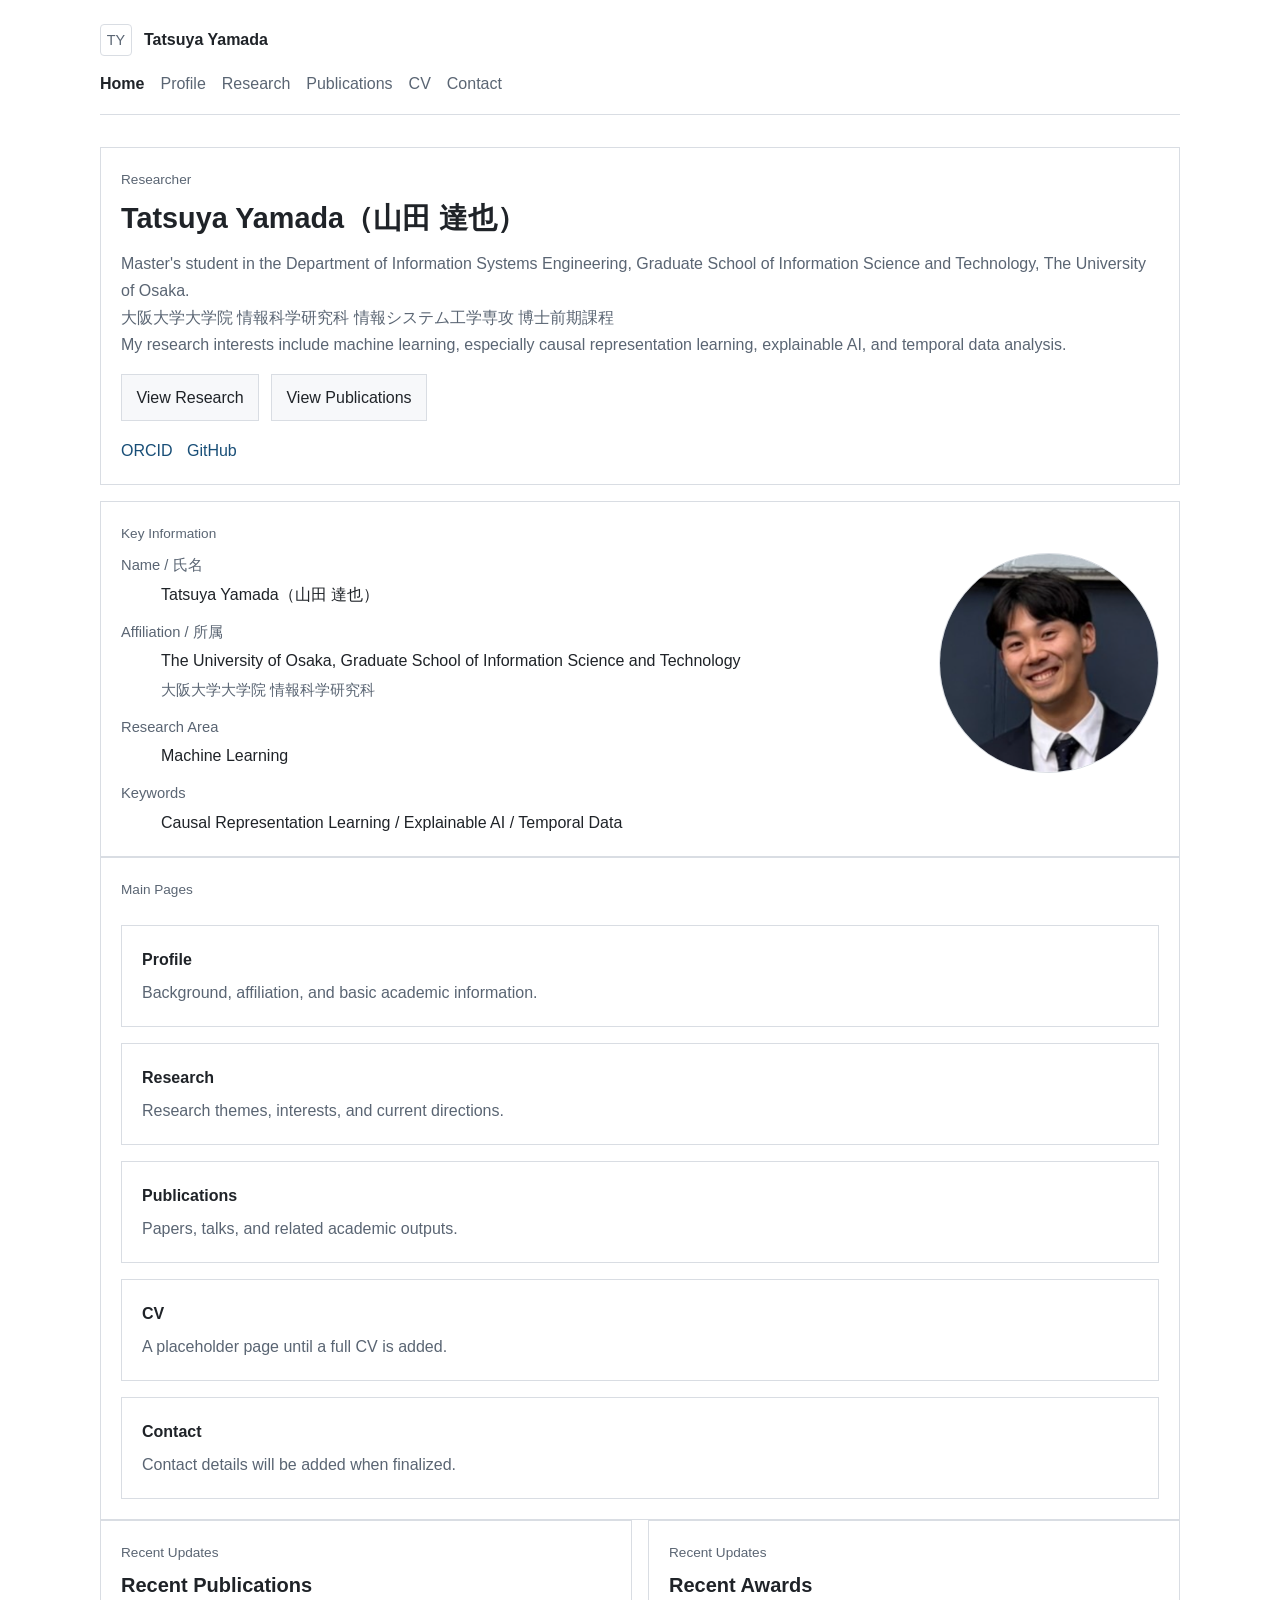
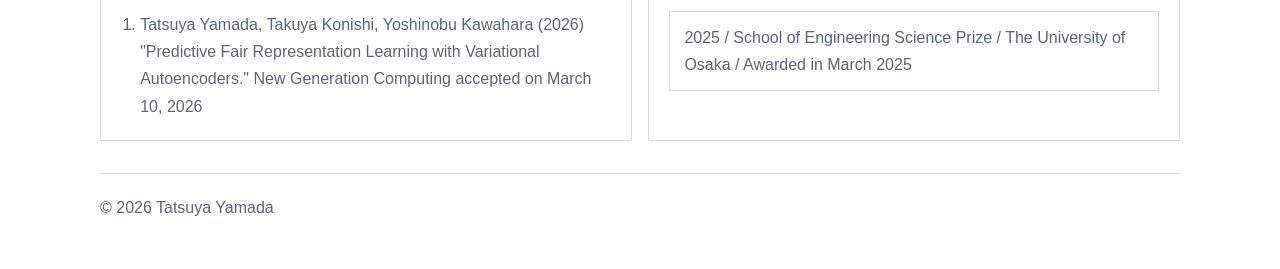
==== index.html @ e43cc840 "Initial researcher website" ====
<!DOCTYPE html>
<html lang="en">
  <head>
    <meta charset="UTF-8" />
    <meta name="viewport" content="width=device-width, initial-scale=1.0" />
    <title>Tatsuya Yamada</title>
    <meta
      name="description"
      content="Personal academic website of Tatsuya Yamada, with research interests, publications, and profile."
    />
    <link rel="stylesheet" href="/styles.css" />
    <script src="/script.js" defer></script>
  </head>
  <body data-page="home">
    <div class="site-shell">
      <header class="site-header">
        <a class="brand" href="/">
          <span class="brand-mark">TY</span>
          <span class="brand-text">
            <strong>Tatsuya Yamada</strong>
          </span>
        </a>
        <button
          class="nav-toggle"
          type="button"
          aria-expanded="false"
          aria-controls="site-nav"
        >
          Menu
        </button>
        <nav class="site-nav" id="site-nav" aria-label="Primary navigation">
          <a href="/">Home</a>
          <a href="/profile/">Profile</a>
          <a href="/research/">Research</a>
          <a href="/publications/">Publications</a>
          <a href="/cv/">CV</a>
          <a href="/contact/">Contact</a>
        </nav>
      </header>

      <main>
        <!-- Fixed content: name, affiliation, photo, and short summary. Update only when profile basics change. -->
        <section class="hero">
          <div class="hero-copy">
            <!-- NOTE: Replace with your public name. -->
            <p class="eyebrow">Researcher</p>
            <h1>Tatsuya Yamada（山田 達也）</h1>
            <!-- NOTE: Replace with your current affiliation. -->
            <p class="lead">
              Master's student in the Department of Information Systems Engineering, Graduate School of Information Science and Technology, The University of Osaka.
            </p>
            <p class="lead">
              大阪大学大学院 情報科学研究科 情報システム工学専攻 博士前期課程
            </p>
            <!-- NOTE: Replace with a short 1-2 sentence research summary. -->
            <p class="lead">
              My research interests include machine learning, especially causal representation learning, explainable AI, and temporal data analysis.
            </p>
            <div class="hero-actions">
              <a class="button button-primary" href="/research/">View Research</a>
              <a class="button button-secondary" href="/publications/">View Publications</a>
            </div>
            <div class="inline-links">
              <!-- NOTE: Replace these placeholder URLs with your actual ORCID and GitHub profile links. -->
              <a href="https://orcid.org/0000-0000-0000-0000">ORCID</a>
              <a href="https://github.com/your-account">GitHub</a>
            </div>
          </div>
          <aside class="hero-panel">
            <p class="panel-label">Key Information</p>
            <div class="info-split">
              <div class="info-copy">
                <dl class="fact-list">
                  <!-- NOTE: Keep this block in sync with your profile page. -->
                  <div>
                    <dt>Name / 氏名</dt>
                    <dd>Tatsuya Yamada（山田 達也）</dd>
                  </div>
                  <div>
                <dt>Affiliation / 所属</dt>
                <dd>
                  The University of Osaka, Graduate School of Information Science and Technology
                  <span class="secondary-text">大阪大学大学院 情報科学研究科</span>
                </dd>
              </div>
                  <div>
                    <dt>Research Area</dt>
                    <dd>Machine Learning</dd>
                  </div>
                  <div>
                <dt>Keywords</dt>
                <dd>Causal Representation Learning / Explainable AI / Temporal Data</dd>
              </div>
            </dl>
          </div>
              <div class="info-photo">
                <!-- NOTE: Replace /assets/profile-photo.png if you want to update the portrait later. -->
                <img
                  class="profile-photo"
                  src="/assets/profile-photo.png"
                  alt="Portrait of Tatsuya Yamada"
                />
              </div>
            </div>
          </aside>
        </section>

        <!-- Semi-fixed content: keep this as a simple directory of the main pages. -->
        <section class="content-band">
          <div class="band-header">
            <p class="section-tag">Main Pages</p>
          </div>
          <div class="feature-grid">
            <a class="feature-card" href="/profile/">
              <strong>Profile</strong>
              <span>Background, affiliation, and basic academic information.</span>
            </a>
            <a class="feature-card" href="/research/">
              <strong>Research</strong>
              <span>Research themes, interests, and current directions.</span>
            </a>
            <a class="feature-card" href="/publications/">
              <strong>Publications</strong>
              <span>Papers, talks, and related academic outputs.</span>
            </a>
            <a class="feature-card" href="/cv/">
              <strong>CV</strong>
              <span>A placeholder page until a full CV is added.</span>
            </a>
            <a class="feature-card" href="/contact/">
              <strong>Contact</strong>
              <span>Contact details will be added when finalized.</span>
            </a>
          </div>
        </section>

        <section class="detail-grid">
          <article class="card">
            <p class="section-tag">Recent Updates</p>
            <h2>Recent Publications</h2>
            <!-- NOTE: Update data/publications.json instead of editing this list directly. -->
            <ol class="publication-list" data-publications-list="recent-papers" data-limit="3"></ol>
          </article>

          <article class="card">
            <p class="section-tag">Recent Updates</p>
            <h2>Recent Awards</h2>
            <!-- NOTE: Update data/awards.json instead of editing this list directly. -->
            <ul class="policy-list stacked-items" data-awards-list="recent" data-limit="3"></ul>
          </article>
        </section>
      </main>

      <footer class="site-footer">
        <p class="footer-meta">© <span data-current-year></span> Tatsuya Yamada</p>
      </footer>
    </div>
  </body>
</html>
---- styles.css ----
:root {
  --bg: #ffffff;
  --surface: #ffffff;
  --line: #d9dde3;
  --text: #1f2328;
  --muted: #5a6573;
  --accent: #184e77;
  --max-width: 1080px;
  --font-sans: "Hiragino Sans", "Yu Gothic", sans-serif;
}

* {
  box-sizing: border-box;
}

body {
  margin: 0;
  background: var(--bg);
  color: var(--text);
  font-family: var(--font-sans);
  line-height: 1.7;
}

a {
  color: var(--accent);
}

p,
ul,
ol,
dl,
h1,
h2 {
  margin: 0;
}

.site-shell {
  width: min(calc(100% - 2rem), var(--max-width));
  margin: 0 auto;
  padding: 1.5rem 0 3rem;
}

.site-header {
  margin-bottom: 2rem;
  padding-bottom: 1rem;
  border-bottom: 1px solid var(--line);
}

.brand {
  display: inline-flex;
  align-items: center;
  gap: 0.75rem;
  color: inherit;
  text-decoration: none;
}

.brand-mark {
  display: inline-flex;
  align-items: center;
  justify-content: center;
  width: 2rem;
  height: 2rem;
  border: 1px solid var(--line);
  border-radius: 4px;
  color: var(--muted);
  font-size: 0.9rem;
}

.brand-text strong {
  font-size: 1rem;
  font-weight: 700;
}

.nav-toggle {
  display: none;
}

.site-nav {
  display: flex;
  flex-wrap: wrap;
  gap: 1rem;
  margin-top: 0.9rem;
}

.site-nav a {
  color: var(--muted);
  text-decoration: none;
}

.site-nav a.is-current {
  color: var(--text);
  font-weight: 700;
}

.hero,
.section-grid,
.detail-grid,
.feature-grid,
.subpage-main {
  display: grid;
  gap: 1rem;
}

.hero {
  grid-template-columns: minmax(0, 1fr);
}

.hero-copy,
.hero-panel,
.page-intro,
.card,
.content-band,
.feature-card {
  padding: 1.25rem;
  border: 1px solid var(--line);
  background: var(--surface);
}

.hero h1,
.page-intro h1,
.card h2,
.band-header h2 {
  margin-bottom: 0.75rem;
  font-size: 1.8rem;
  line-height: 1.35;
}

.card h2,
.band-header h2 {
  font-size: 1.25rem;
}

.eyebrow,
.section-tag,
.panel-label {
  margin-bottom: 0.5rem;
  color: var(--muted);
  font-size: 0.85rem;
}

.lead,
.feature-card span,
.card p,
.policy-list,
.publication-list,
.muted {
  color: var(--muted);
}

.hero-actions {
  display: flex;
  flex-wrap: wrap;
  gap: 0.75rem;
  margin-top: 1rem;
}

.inline-links {
  display: flex;
  flex-wrap: wrap;
  gap: 0.9rem;
  margin-top: 1rem;
}

.inline-links a {
  color: var(--accent);
  text-decoration: none;
}

.button {
  display: inline-block;
  padding: 0.55rem 0.9rem;
  border: 1px solid var(--line);
  color: var(--text);
  text-decoration: none;
}

.button-primary,
.button-secondary {
  background: #f7f8fa;
}

.fact-list,
.stacked-list,
.timeline {
  display: grid;
  gap: 0.75rem;
}

.info-split {
  display: grid;
  gap: 1rem;
}

.info-copy {
  min-width: 0;
}

.info-photo {
  display: flex;
  justify-content: flex-start;
}

.profile-photo {
  display: block;
  width: min(100%, 220px);
  aspect-ratio: 1 / 1;
  object-fit: cover;
  margin-bottom: 1rem;
  border: 1px solid var(--line);
  border-radius: 50%;
}

.fact-list div,
.stacked-list div {
  display: grid;
  gap: 0.15rem;
}

.fact-list dt,
.stacked-list dt {
  color: var(--muted);
  font-size: 0.92rem;
}

.secondary-text {
  display: block;
  margin-top: 0.2rem;
  color: var(--muted);
  font-size: 0.92rem;
}

.detail-grid.single-column {
  grid-template-columns: minmax(0, 1fr);
}

.content-band {
  display: grid;
  gap: 1rem;
}

.feature-grid {
  grid-template-columns: minmax(0, 1fr);
}

.feature-card {
  display: grid;
  gap: 0.35rem;
  color: inherit;
  text-decoration: none;
}

.feature-card strong {
  font-size: 1rem;
}

.timeline div {
  display: grid;
  gap: 0.25rem;
}

.timeline-year {
  color: var(--muted);
  font-size: 0.92rem;
}

.timeline p {
  margin-left: 0.9rem;
  color: var(--text);
}

.tag-list,
.policy-list {
  padding-left: 1.2rem;
}

.publication-list {
  padding-left: 1.2rem;
}

.stacked-items {
  display: grid;
  gap: 0.75rem;
  list-style: none;
  padding-left: 0;
}

.stacked-items li {
  padding: 0.75rem 0.9rem;
  border: 1px solid var(--line);
}

.empty-item {
  color: var(--muted);
}

.site-footer {
  margin-top: 2rem;
  padding-top: 1rem;
  border-top: 1px solid var(--line);
  color: var(--muted);
}

.footer-meta {
  margin-top: 0.25rem;
}

@media (min-width: 900px) {
  .info-split {
    grid-template-columns: minmax(0, 1.4fr) 240px;
    align-items: start;
  }

  .info-photo {
    justify-content: flex-end;
  }

  .detail-grid {
    grid-template-columns: repeat(2, minmax(0, 1fr));
  }

  .detail-grid.single-column {
    grid-template-columns: minmax(0, 1fr);
  }

  .feature-grid {
    grid-template-columns: minmax(0, 1fr);
  }
}

@media (max-width: 720px) {
  .site-shell {
    width: min(calc(100% - 1rem), var(--max-width));
  }

  .nav-toggle {
    display: inline-block;
    margin-top: 0.9rem;
    padding: 0.4rem 0.7rem;
    border: 1px solid var(--line);
    background: #ffffff;
    color: var(--text);
    font: inherit;
  }

  .site-nav {
    display: none;
    flex-direction: column;
    gap: 0.6rem;
  }

  .site-nav.is-open {
    display: flex;
  }
}
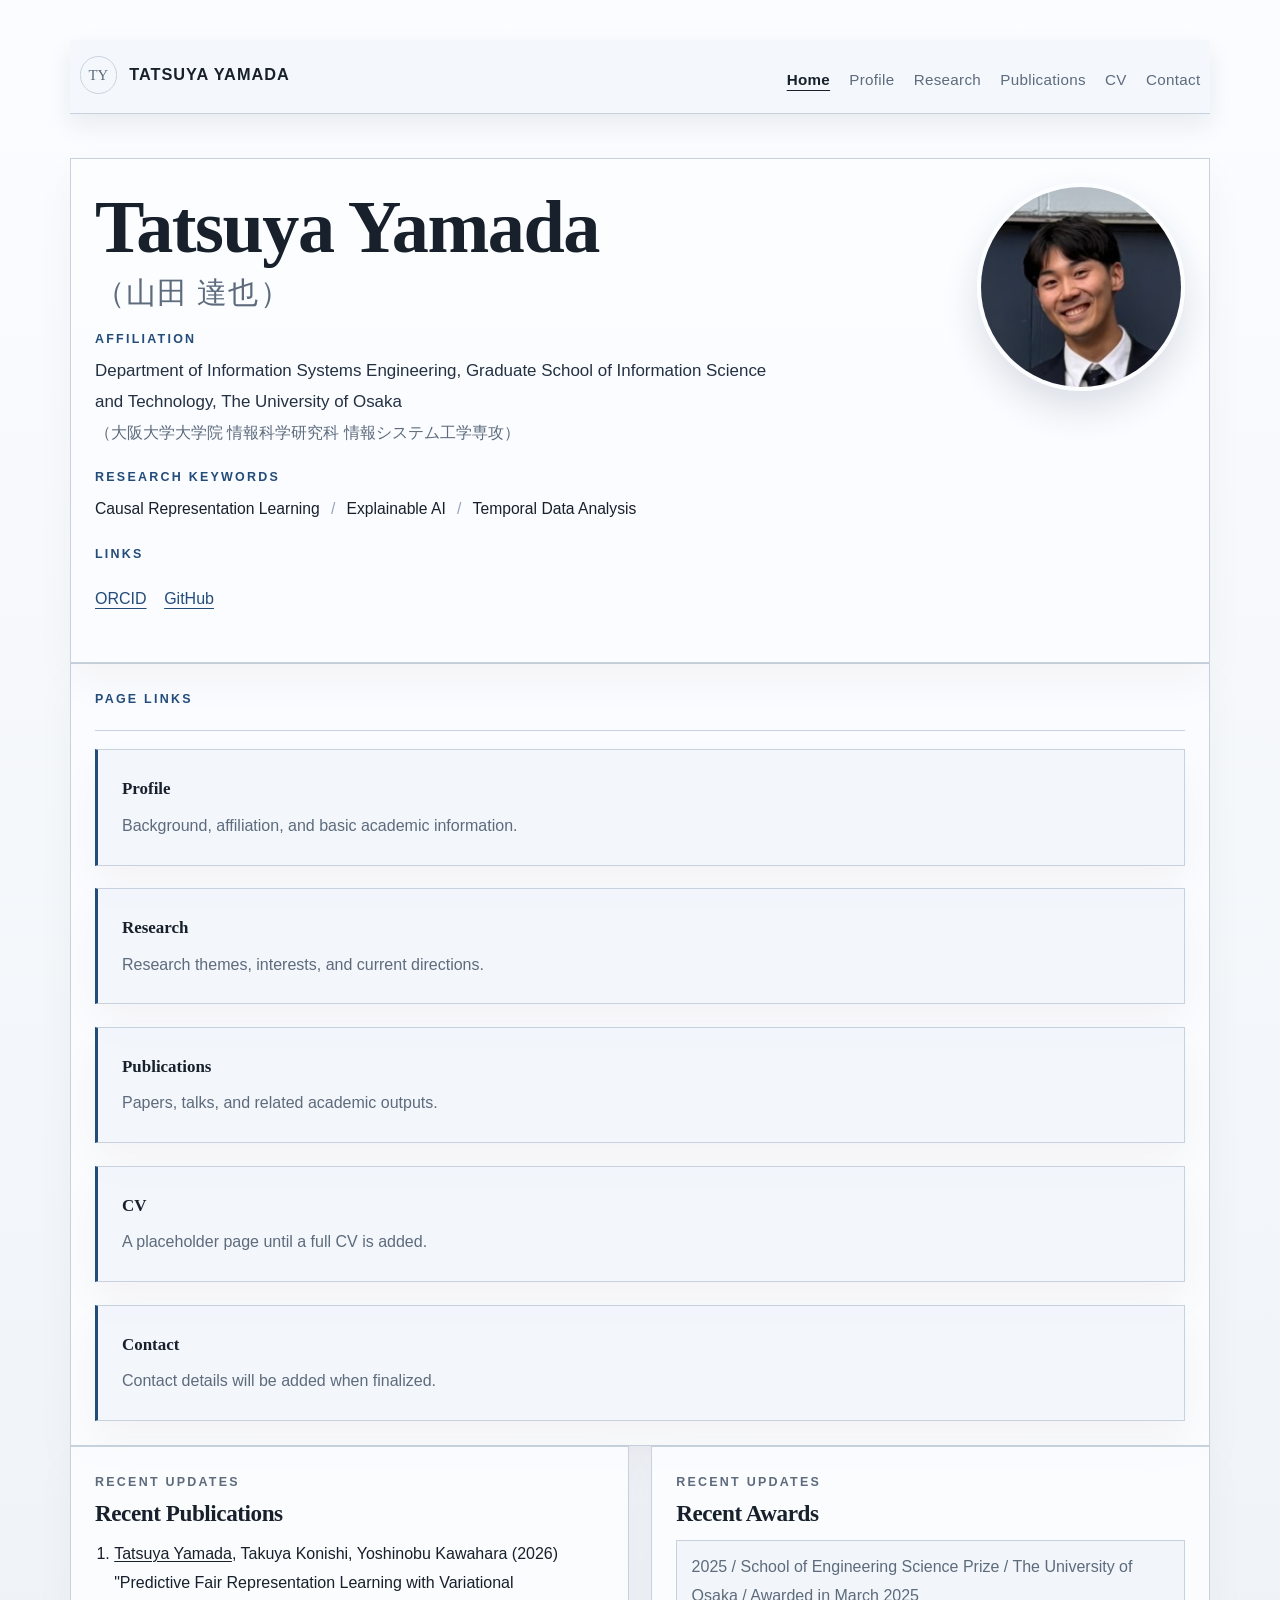
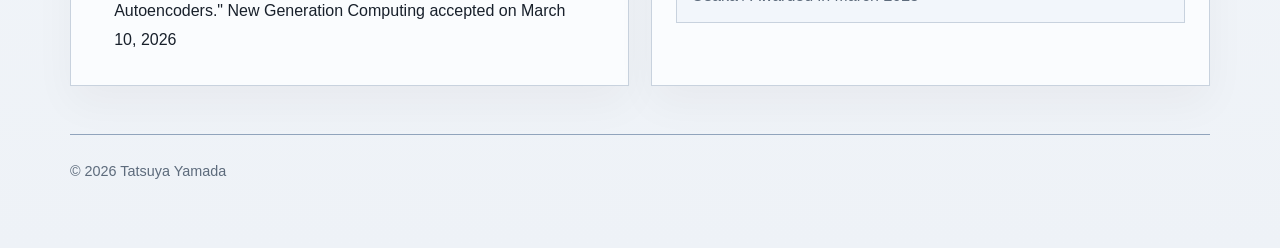
==== commit a6c1fa15: "Refine editorial styling and homepage layout" ====
--- a/index.html
+++ b/index.html
@@ -41,58 +41,37 @@
       <main>
         <!-- Fixed content: name, affiliation, photo, and short summary. Update only when profile basics change. -->
         <section class="hero">
-          <div class="hero-copy">
-            <!-- NOTE: Replace with your public name. -->
-            <p class="eyebrow">Researcher</p>
-            <h1>Tatsuya Yamada（山田 達也）</h1>
-            <!-- NOTE: Replace with your current affiliation. -->
-            <p class="lead">
-              Master's student in the Department of Information Systems Engineering, Graduate School of Information Science and Technology, The University of Osaka.
-            </p>
-            <p class="lead">
-              大阪大学大学院 情報科学研究科 情報システム工学専攻 博士前期課程
-            </p>
-            <!-- NOTE: Replace with a short 1-2 sentence research summary. -->
-            <p class="lead">
-              My research interests include machine learning, especially causal representation learning, explainable AI, and temporal data analysis.
-            </p>
-            <div class="hero-actions">
-              <a class="button button-primary" href="/research/">View Research</a>
-              <a class="button button-secondary" href="/publications/">View Publications</a>
-            </div>
-            <div class="inline-links">
-              <!-- NOTE: Replace these placeholder URLs with your actual ORCID and GitHub profile links. -->
-              <a href="https://orcid.org/0000-0000-0000-0000">ORCID</a>
-              <a href="https://github.com/your-account">GitHub</a>
-            </div>
-          </div>
-          <aside class="hero-panel">
-            <p class="panel-label">Key Information</p>
+          <article class="hero-panel">
             <div class="info-split">
               <div class="info-copy">
-                <dl class="fact-list">
-                  <!-- NOTE: Keep this block in sync with your profile page. -->
-                  <div>
-                    <dt>Name / 氏名</dt>
-                    <dd>Tatsuya Yamada（山田 達也）</dd>
-                  </div>
-                  <div>
-                <dt>Affiliation / 所属</dt>
-                <dd>
-                  The University of Osaka, Graduate School of Information Science and Technology
-                  <span class="secondary-text">大阪大学大学院 情報科学研究科</span>
-                </dd>
+                <!-- NOTE: Replace with your public name. -->
+                <h1 class="hero-name">
+                  <span class="hero-name-main">Tatsuya Yamada</span>
+                  <span class="hero-name-sub">（山田 達也）</span>
+                </h1>
+                <!-- NOTE: Replace with your current affiliation. -->
+                <p class="panel-label">Affiliation</p>
+                <p class="lead">
+                  Department of Information Systems Engineering,
+                  Graduate School of Information Science and Technology,
+                  The University of Osaka
+                </p>
+                <p class="lead lead-note">
+                  （大阪大学大学院 情報科学研究科 情報システム工学専攻）
+                </p>
+                <p class="panel-label">Research Keywords</p>
+                <ul class="topic-list">
+                  <li>Causal Representation Learning</li>
+                  <li>Explainable AI</li>
+                  <li>Temporal Data Analysis</li>
+                </ul>
+                <p class="panel-label">Links</p>
+                <div class="inline-links">
+                  <!-- NOTE: Replace these URLs if your public profiles change. -->
+                  <a href="https://orcid.org/0009-0006-8674-4829">ORCID</a>
+                  <a href="https://github.com/tyamada02/">GitHub</a>
+                </div>
               </div>
-                  <div>
-                    <dt>Research Area</dt>
-                    <dd>Machine Learning</dd>
-                  </div>
-                  <div>
-                <dt>Keywords</dt>
-                <dd>Causal Representation Learning / Explainable AI / Temporal Data</dd>
-              </div>
-            </dl>
-          </div>
               <div class="info-photo">
                 <!-- NOTE: Replace /assets/profile-photo.png if you want to update the portrait later. -->
                 <img
@@ -102,13 +81,13 @@
                 />
               </div>
             </div>
-          </aside>
+          </article>
         </section>
 
         <!-- Semi-fixed content: keep this as a simple directory of the main pages. -->
         <section class="content-band">
           <div class="band-header">
-            <p class="section-tag">Main Pages</p>
+            <p class="section-tag">Page Links</p>
           </div>
           <div class="feature-grid">
             <a class="feature-card" href="/profile/">
--- a/styles.css
+++ b/styles.css
@@ -1,12 +1,16 @@
 :root {
-  --bg: #ffffff;
-  --surface: #ffffff;
-  --line: #d9dde3;
-  --text: #1f2328;
-  --muted: #5a6573;
-  --accent: #184e77;
-  --max-width: 1080px;
-  --font-sans: "Hiragino Sans", "Yu Gothic", sans-serif;
+  --bg: #eef2f7;
+  --surface: rgba(252, 253, 255, 0.92);
+  --surface-soft: rgba(242, 246, 251, 0.9);
+  --line: #c8d2de;
+  --line-strong: #91a4bc;
+  --text: #18202b;
+  --muted: #5d6b7c;
+  --accent: #234c7a;
+  --accent-soft: #d9e5f1;
+  --max-width: 1140px;
+  --font-sans: "Avenir Next", "Hiragino Sans", "Yu Gothic", sans-serif;
+  --font-serif: "Iowan Old Style", "Palatino Linotype", "Book Antiqua", "Noto Serif JP", "Yu Mincho", serif;
 }
 
 * {
@@ -15,10 +19,12 @@
 
 body {
   margin: 0;
-  background: var(--bg);
+  background:
+    linear-gradient(180deg, rgba(251, 253, 255, 0.96), rgba(238, 242, 247, 0.98)),
+    var(--bg);
   color: var(--text);
   font-family: var(--font-sans);
-  line-height: 1.7;
+  line-height: 1.8;
 }
 
 a {
@@ -34,16 +40,33 @@
   margin: 0;
 }
 
+p,
+li,
+dd {
+  text-wrap: pretty;
+}
+
 .site-shell {
-  width: min(calc(100% - 2rem), var(--max-width));
+  width: min(calc(100% - 3rem), var(--max-width));
   margin: 0 auto;
-  padding: 1.5rem 0 3rem;
+  padding: 2.5rem 0 4rem;
 }
 
 .site-header {
-  margin-bottom: 2rem;
-  padding-bottom: 1rem;
+  position: sticky;
+  top: 0;
+  z-index: 20;
+  display: flex;
+  flex-wrap: wrap;
+  align-items: end;
+  justify-content: space-between;
+  gap: 1rem 2rem;
+  margin-bottom: 2.75rem;
+  padding: 1rem 0.6rem 1.2rem;
   border-bottom: 1px solid var(--line);
+  background: rgba(244, 248, 252, 0.94);
+  backdrop-filter: blur(10px);
+  box-shadow: 0 10px 24px rgba(26, 42, 66, 0.08);
 }
 
 .brand {
@@ -58,17 +81,20 @@
   display: inline-flex;
   align-items: center;
   justify-content: center;
-  width: 2rem;
-  height: 2rem;
+  width: 2.35rem;
+  height: 2.35rem;
   border: 1px solid var(--line);
-  border-radius: 4px;
-  color: var(--muted);
-  font-size: 0.9rem;
+  border-radius: 50%;
+  color: var(--muted);
+  font-family: var(--font-serif);
+  font-size: 0.92rem;
 }
 
 .brand-text strong {
-  font-size: 1rem;
+  font-size: 1.02rem;
   font-weight: 700;
+  letter-spacing: 0.06em;
+  text-transform: uppercase;
 }
 
 .nav-toggle {
@@ -78,18 +104,22 @@
 .site-nav {
   display: flex;
   flex-wrap: wrap;
-  gap: 1rem;
-  margin-top: 0.9rem;
+  gap: 1.2rem;
+  margin-top: 0;
 }
 
 .site-nav a {
   color: var(--muted);
   text-decoration: none;
+  font-size: 0.95rem;
+  letter-spacing: 0.02em;
 }
 
 .site-nav a.is-current {
   color: var(--text);
   font-weight: 700;
+  text-decoration: underline;
+  text-underline-offset: 0.3em;
 }
 
 .hero,
@@ -98,22 +128,29 @@
 .feature-grid,
 .subpage-main {
   display: grid;
-  gap: 1rem;
+  gap: 1.4rem;
 }
 
 .hero {
   grid-template-columns: minmax(0, 1fr);
 }
 
-.hero-copy,
 .hero-panel,
 .page-intro,
 .card,
 .content-band,
 .feature-card {
-  padding: 1.25rem;
+  padding: 1.5rem;
   border: 1px solid var(--line);
   background: var(--surface);
+  box-shadow: 0 18px 40px rgba(61, 38, 20, 0.04);
+}
+
+.hero-panel,
+.page-intro,
+.card,
+.content-band {
+  background: rgba(252, 253, 255, 0.9);
 }
 
 .hero h1,
@@ -121,21 +158,76 @@
 .card h2,
 .band-header h2 {
   margin-bottom: 0.75rem;
-  font-size: 1.8rem;
-  line-height: 1.35;
+  font-family: var(--font-serif);
+  line-height: 1.2;
+  letter-spacing: -0.02em;
+}
+
+.hero h1 {
+  max-width: none;
+  font-size: clamp(3rem, 5.8vw, 4.8rem);
+  margin-bottom: 1rem;
+  text-wrap: balance;
+}
+
+.hero-name {
+  display: flex;
+  flex-direction: column;
+  gap: 0.25rem;
+}
+
+.hero-name-main {
+  display: block;
+}
+
+.hero-name-sub {
+  display: block;
+  color: var(--muted);
+  font-size: 0.4em;
+  font-weight: 500;
+  letter-spacing: 0.04em;
+}
+
+.inline-note {
+  color: var(--muted);
+  font-size: 0.8em;
+  font-weight: 500;
+  letter-spacing: 0;
+}
+
+.block-note {
+  display: block;
+  margin-top: 0.25rem;
+  color: var(--muted);
+  font-size: 0.92rem;
+}
+
+.page-intro h1 {
+  font-size: clamp(2.25rem, 4vw, 3.2rem);
+}
+
+.page-intro .lead {
+  max-width: 56rem;
 }
 
 .card h2,
 .band-header h2 {
-  font-size: 1.25rem;
+  font-size: 1.45rem;
 }
 
 .eyebrow,
 .section-tag,
 .panel-label {
-  margin-bottom: 0.5rem;
-  color: var(--muted);
-  font-size: 0.85rem;
+  margin-bottom: 0.4rem;
+  color: var(--accent);
+  font-size: 0.78rem;
+  font-weight: 700;
+  letter-spacing: 0.18em;
+  text-transform: uppercase;
+}
+
+.info-copy > .panel-label:not(:first-of-type) {
+  margin-top: 1.2rem;
 }
 
 .lead,
@@ -147,36 +239,50 @@
   color: var(--muted);
 }
 
-.hero-actions {
-  display: flex;
-  flex-wrap: wrap;
-  gap: 0.75rem;
-  margin-top: 1rem;
+.lead {
+  max-width: 42rem;
+  color: #243142;
+  font-size: 1.06rem;
+}
+
+.lead-note {
+  margin-top: 0.1rem;
+  color: var(--muted);
+  font-size: 0.98rem;
 }
 
 .inline-links {
   display: flex;
   flex-wrap: wrap;
-  gap: 0.9rem;
-  margin-top: 1rem;
+  gap: 1.1rem;
+  margin-top: 1.25rem;
+  margin-bottom: 1.5rem;
 }
 
 .inline-links a {
   color: var(--accent);
-  text-decoration: none;
-}
-
-.button {
-  display: inline-block;
-  padding: 0.55rem 0.9rem;
-  border: 1px solid var(--line);
+  text-decoration: underline;
+  text-underline-offset: 0.24em;
+}
+
+.topic-list {
+  display: flex;
+  flex-wrap: wrap;
+  gap: 0.2rem 0.7rem;
+  padding-left: 0;
+  margin: 0;
+  list-style: none;
+}
+
+.topic-list li {
   color: var(--text);
-  text-decoration: none;
-}
-
-.button-primary,
-.button-secondary {
-  background: #f7f8fa;
+  font-size: 0.98rem;
+}
+
+.topic-list li + li::before {
+  content: "/";
+  margin-right: 0.7rem;
+  color: var(--line-strong);
 }
 
 .fact-list,
@@ -198,16 +304,19 @@
 .info-photo {
   display: flex;
   justify-content: flex-start;
+  align-items: start;
 }
 
 .profile-photo {
   display: block;
-  width: min(100%, 220px);
+  width: min(100%, 208px);
   aspect-ratio: 1 / 1;
   object-fit: cover;
-  margin-bottom: 1rem;
-  border: 1px solid var(--line);
+  object-position: center 36%;
+  margin-bottom: 0;
+  border: 4px solid rgba(252, 253, 255, 0.94);
   border-radius: 50%;
+  box-shadow: 0 18px 36px rgba(28, 48, 76, 0.14);
 }
 
 .fact-list div,
@@ -219,14 +328,16 @@
 .fact-list dt,
 .stacked-list dt {
   color: var(--muted);
-  font-size: 0.92rem;
-}
-
-.secondary-text {
-  display: block;
-  margin-top: 0.2rem;
-  color: var(--muted);
-  font-size: 0.92rem;
+  font-size: 0.82rem;
+  font-weight: 700;
+  letter-spacing: 0.08em;
+  text-transform: uppercase;
+}
+
+.fact-list dd,
+.stacked-list dd {
+  color: var(--text);
+  font-size: 1.03rem;
 }
 
 .detail-grid.single-column {
@@ -235,7 +346,12 @@
 
 .content-band {
   display: grid;
-  gap: 1rem;
+  gap: 1.1rem;
+}
+
+.band-header {
+  padding-bottom: 0.85rem;
+  border-bottom: 1px solid var(--line);
 }
 
 .feature-grid {
@@ -244,27 +360,33 @@
 
 .feature-card {
   display: grid;
-  gap: 0.35rem;
+  gap: 0.45rem;
   color: inherit;
   text-decoration: none;
+  background: var(--surface-soft);
+  border-left: 3px solid var(--accent);
 }
 
 .feature-card strong {
-  font-size: 1rem;
+  font-size: 1.06rem;
+  font-family: var(--font-serif);
 }
 
 .timeline div {
   display: grid;
-  gap: 0.25rem;
+  grid-template-columns: 110px minmax(0, 1fr);
+  gap: 0.35rem 1rem;
+  align-items: start;
 }
 
 .timeline-year {
   color: var(--muted);
   font-size: 0.92rem;
+  letter-spacing: 0.04em;
 }
 
 .timeline p {
-  margin-left: 0.9rem;
+  margin-left: 0;
   color: var(--text);
 }
 
@@ -273,8 +395,21 @@
   padding-left: 1.2rem;
 }
 
+.tag-list li,
+.policy-list li,
+.publication-list li {
+  margin-bottom: 0.4rem;
+}
+
 .publication-list {
   padding-left: 1.2rem;
+  color: var(--text);
+}
+
+.author-highlight {
+  text-decoration: underline;
+  text-underline-offset: 0.14em;
+  text-decoration-thickness: 0.08em;
 }
 
 .stacked-items {
@@ -287,6 +422,7 @@
 .stacked-items li {
   padding: 0.75rem 0.9rem;
   border: 1px solid var(--line);
+  background: var(--surface-soft);
 }
 
 .empty-item {
@@ -294,19 +430,20 @@
 }
 
 .site-footer {
-  margin-top: 2rem;
-  padding-top: 1rem;
-  border-top: 1px solid var(--line);
+  margin-top: 3rem;
+  padding-top: 1.2rem;
+  border-top: 1px solid var(--line-strong);
   color: var(--muted);
 }
 
 .footer-meta {
   margin-top: 0.25rem;
+  font-size: 0.9rem;
 }
 
 @media (min-width: 900px) {
   .info-split {
-    grid-template-columns: minmax(0, 1.4fr) 240px;
+    grid-template-columns: minmax(0, 1.6fr) 224px;
     align-items: start;
   }
 
@@ -330,14 +467,17 @@
 @media (max-width: 720px) {
   .site-shell {
     width: min(calc(100% - 1rem), var(--max-width));
+    padding-top: 1.5rem;
   }
 
   .nav-toggle {
     display: inline-block;
-    margin-top: 0.9rem;
-    padding: 0.4rem 0.7rem;
+    margin-top: 0;
+    margin-left: auto;
+    padding: 0.45rem 0.8rem;
     border: 1px solid var(--line);
-    background: #ffffff;
+    border-radius: 999px;
+    background: rgba(255, 252, 247, 0.95);
     color: var(--text);
     font: inherit;
   }
@@ -346,9 +486,24 @@
     display: none;
     flex-direction: column;
     gap: 0.6rem;
+    width: 100%;
+    margin-top: 0.5rem;
   }
 
   .site-nav.is-open {
     display: flex;
   }
-}
+
+  .hero h1 {
+    font-size: 2.7rem;
+  }
+
+  .page-intro h1 {
+    font-size: 2rem;
+  }
+
+  .timeline div {
+    grid-template-columns: minmax(0, 1fr);
+    gap: 0.2rem;
+  }
+}
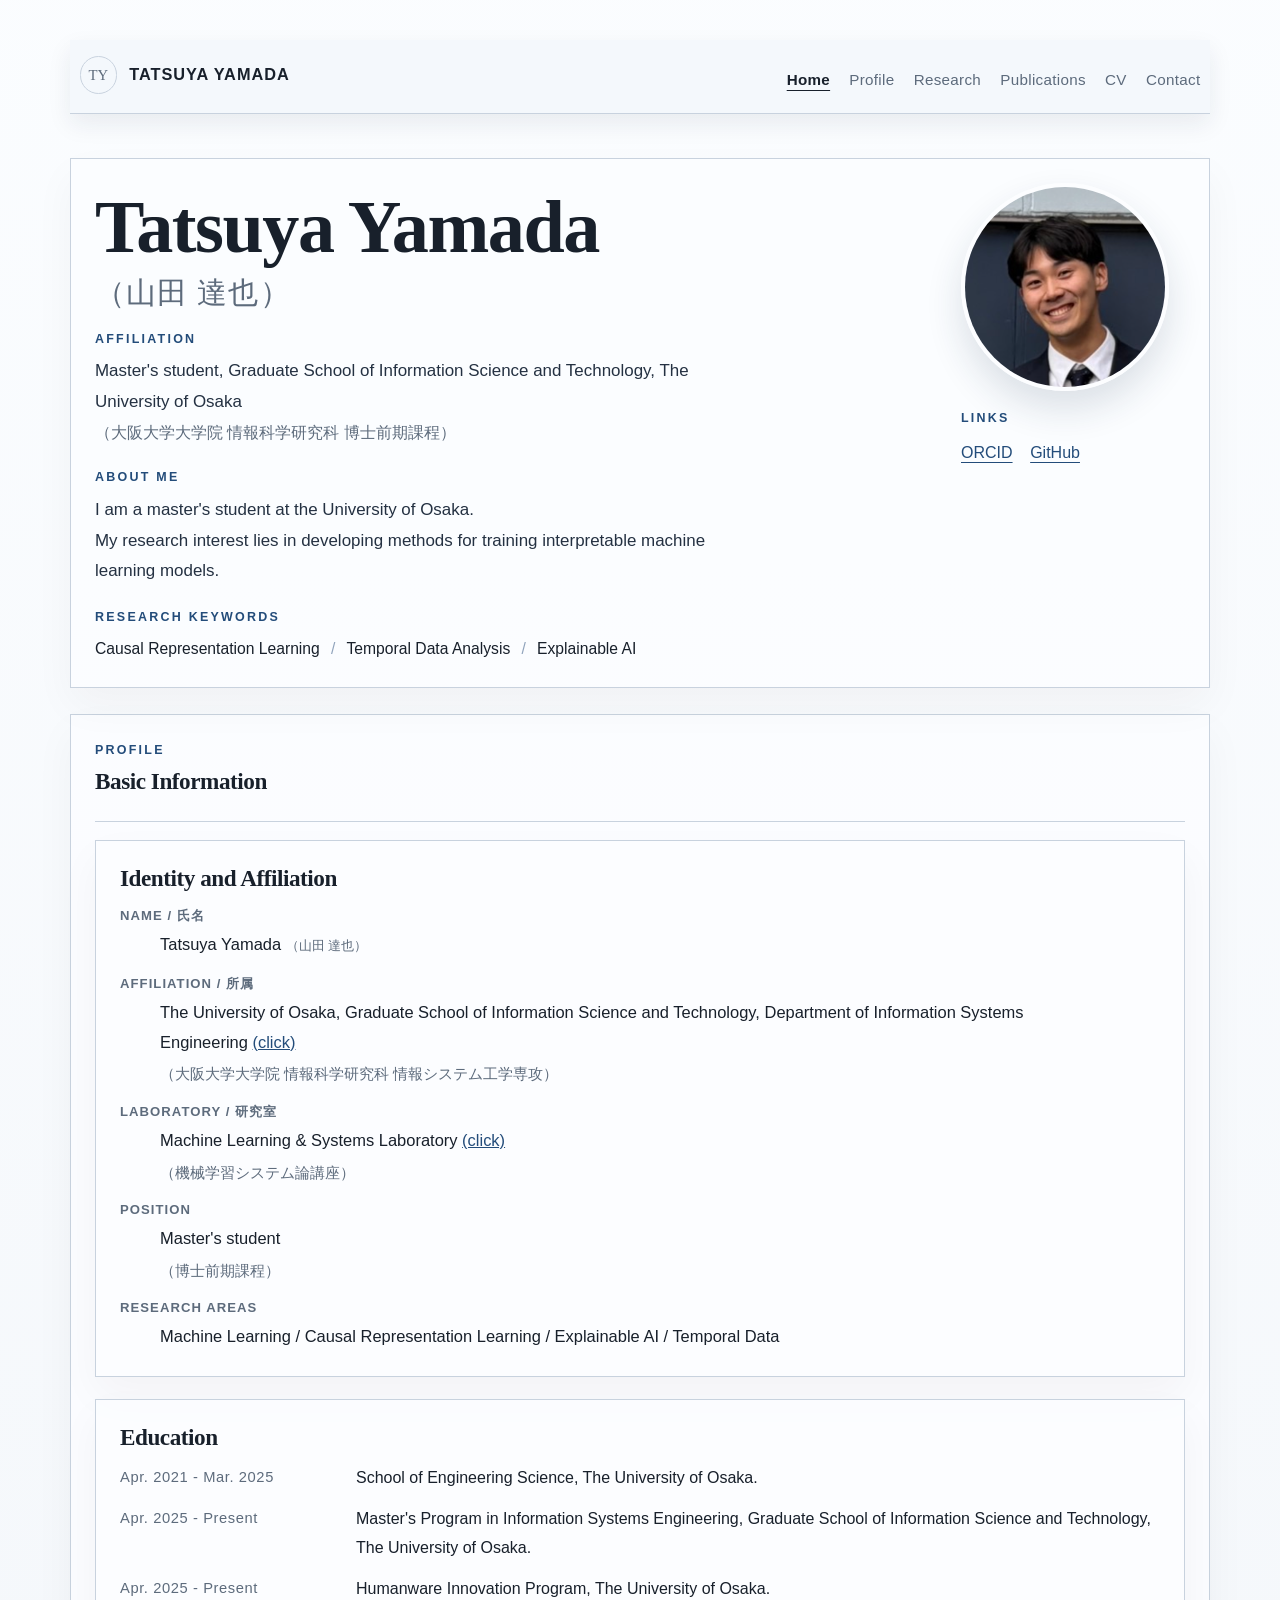
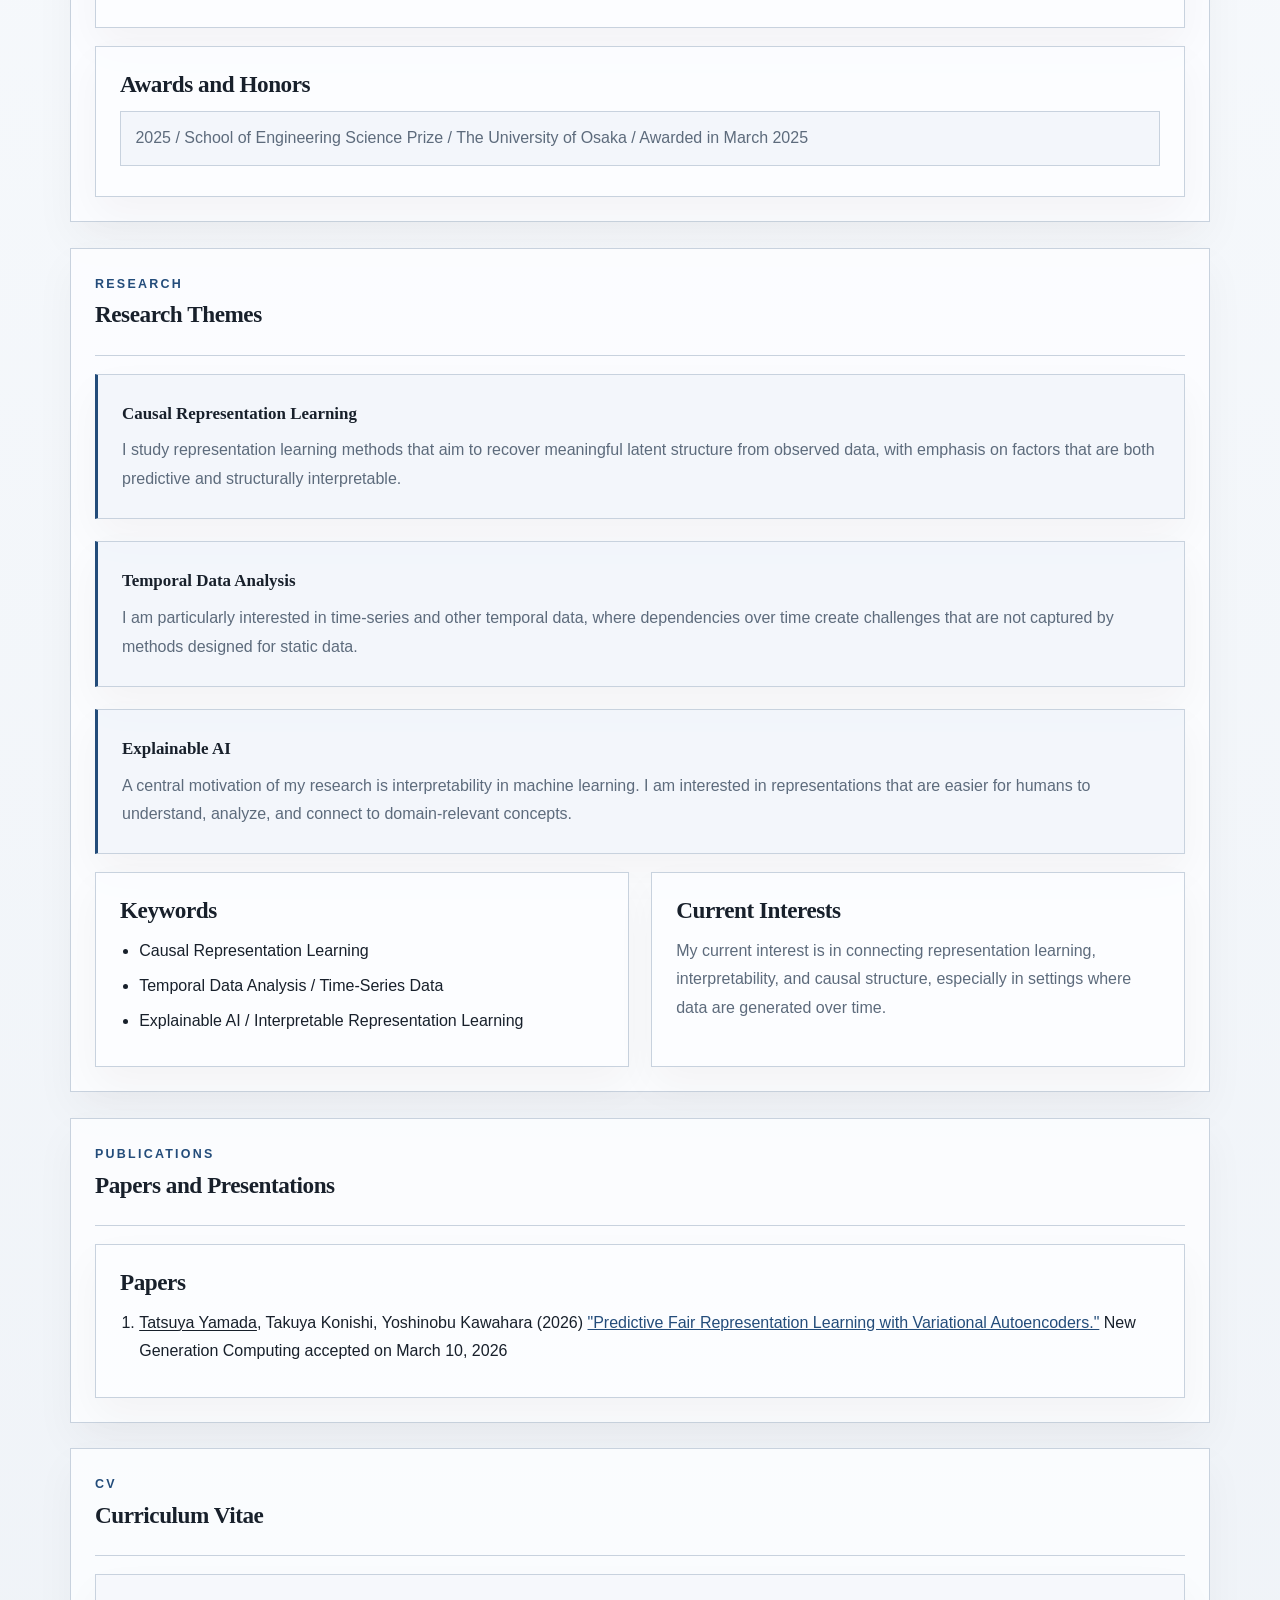
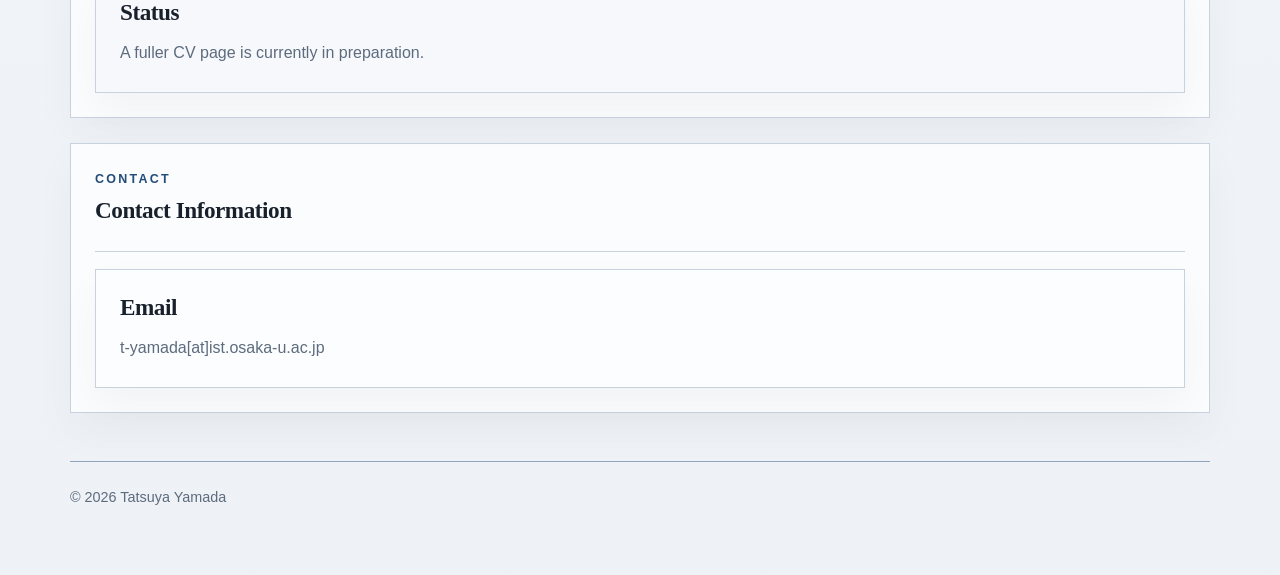
==== commit 8d6bad32: "Consolidate site into a single-page layout" ====
--- a/index.html
+++ b/index.html
@@ -6,15 +6,15 @@
     <title>Tatsuya Yamada</title>
     <meta
       name="description"
-      content="Personal academic website of Tatsuya Yamada, with research interests, publications, and profile."
+      content="Personal academic website of Tatsuya Yamada, including profile, research, publications, and contact information on a single page."
     />
-    <link rel="stylesheet" href="/styles.css" />
-    <script src="/script.js" defer></script>
+    <link rel="stylesheet" href="./styles.css" />
+    <script src="./script.js" defer></script>
   </head>
-  <body data-page="home">
+  <body data-page="home" id="top">
     <div class="site-shell">
       <header class="site-header">
-        <a class="brand" href="/">
+        <a class="brand" href="#top">
           <span class="brand-mark">TY</span>
           <span class="brand-text">
             <strong>Tatsuya Yamada</strong>
@@ -29,103 +29,265 @@
           Menu
         </button>
         <nav class="site-nav" id="site-nav" aria-label="Primary navigation">
-          <a href="/">Home</a>
-          <a href="/profile/">Profile</a>
-          <a href="/research/">Research</a>
-          <a href="/publications/">Publications</a>
-          <a href="/cv/">CV</a>
-          <a href="/contact/">Contact</a>
+          <a href="#top">Home</a>
+          <a href="#profile">Profile</a>
+          <a href="#research">Research</a>
+          <a href="#publications">Publications</a>
+          <a href="#cv">CV</a>
+          <a href="#contact">Contact</a>
         </nav>
       </header>
 
       <main>
-        <!-- Fixed content: name, affiliation, photo, and short summary. Update only when profile basics change. -->
-        <section class="hero">
+        <section class="hero section-anchor" id="home">
           <article class="hero-panel">
             <div class="info-split">
               <div class="info-copy">
-                <!-- NOTE: Replace with your public name. -->
                 <h1 class="hero-name">
                   <span class="hero-name-main">Tatsuya Yamada</span>
                   <span class="hero-name-sub">（山田 達也）</span>
                 </h1>
-                <!-- NOTE: Replace with your current affiliation. -->
                 <p class="panel-label">Affiliation</p>
                 <p class="lead">
-                  Department of Information Systems Engineering,
-                  Graduate School of Information Science and Technology,
-                  The University of Osaka
+                  Master's student, Graduate School of Information Science and
+                  Technology, The University of Osaka
                 </p>
                 <p class="lead lead-note">
-                  （大阪大学大学院 情報科学研究科 情報システム工学専攻）
+                  （大阪大学大学院 情報科学研究科 博士前期課程）
+                </p>
+                <p class="panel-label">About Me</p>
+                <!-- <p class="panel-label">Overview</p> -->
+                <p class="lead compact-lead">
+                  <!-- I study machine learning methods that improve interpretability and
+                  representation quality, with a current focus on causal representation learning
+                  for temporal data and related temporal dynamics. -->
+                  I am a master's student at the University of Osaka.<br>
+                  My research interest lies in developing methods for training interpretable machine learning models.
                 </p>
                 <p class="panel-label">Research Keywords</p>
                 <ul class="topic-list">
                   <li>Causal Representation Learning</li>
+                  <li>Temporal Data Analysis</li>
                   <li>Explainable AI</li>
-                  <li>Temporal Data Analysis</li>
                 </ul>
-                <p class="panel-label">Links</p>
-                <div class="inline-links">
-                  <!-- NOTE: Replace these URLs if your public profiles change. -->
-                  <a href="https://orcid.org/0009-0006-8674-4829">ORCID</a>
-                  <a href="https://github.com/tyamada02/">GitHub</a>
-                </div>
               </div>
               <div class="info-photo">
-                <!-- NOTE: Replace /assets/profile-photo.png if you want to update the portrait later. -->
                 <img
                   class="profile-photo"
-                  src="/assets/profile-photo.png"
+                  src="./assets/profile-photo.png"
                   alt="Portrait of Tatsuya Yamada"
                 />
+                <div class="photo-links">
+                  <p class="panel-label">Links</p>
+                  <div class="inline-links">
+                    <a href="https://orcid.org/0009-0006-8674-4829">ORCID</a>
+                    <a href="https://github.com/tyamada02/">GitHub</a>
+                  </div>
+                </div>
               </div>
             </div>
           </article>
         </section>
 
-        <!-- Semi-fixed content: keep this as a simple directory of the main pages. -->
-        <section class="content-band">
-          <div class="band-header">
-            <p class="section-tag">Page Links</p>
-          </div>
+        <section class="content-band section-anchor" id="profile">
+          <div class="band-header">
+            <p class="section-tag">Profile</p>
+            <h2>Basic Information</h2>
+          </div>
+
+          <div class="detail-grid single-column">
+            <article class="card">
+              <h2>Identity and Affiliation</h2>
+              <dl class="stacked-list">
+                <div>
+                  <dt>Name / 氏名</dt>
+                  <dd>Tatsuya Yamada <span class="inline-note">（山田 達也）</span></dd>
+                </div>
+                <div>
+                  <dt>Affiliation / 所属</dt>
+                  <dd>
+                    The University of Osaka, Graduate School of Information Science and
+                    Technology, Department of Information Systems Engineering
+                    <a href="https://www.ist.osaka-u.ac.jp/english/">(click)</a>
+                    <span class="block-note">
+                      （大阪大学大学院 情報科学研究科 情報システム工学専攻）
+                    </span>
+                  </dd>
+                </div>
+                <div>
+                  <dt>Laboratory / 研究室</dt>
+                  <dd>
+                    Machine Learning &amp; Systems Laboratory
+                    <a href="https://mls.ist.osaka-u.ac.jp/en/member.html">(click)</a>
+                    <span class="block-note">（機械学習システム論講座）</span>
+                  </dd>
+                </div>
+                <div>
+                  <dt>Position</dt>
+                  <dd>Master's student <span class="block-note">（博士前期課程）</span></dd>
+                </div>
+                <div>
+                  <dt>Research Areas</dt>
+                  <dd>Machine Learning / Causal Representation Learning / Explainable AI / Temporal Data</dd>
+                </div>
+              </dl>
+            </article>
+
+            <article class="card">
+              <h2>Education</h2>
+              <!--
+              <div class="timeline">
+                <div>
+                  <span class="timeline-year">Mar. 2021</span>
+                  <p>Graduated from Miyazu High School.</p>
+                </div>
+                <div>
+                  <span class="timeline-year">Apr. 2021</span>
+                  <p>Entered the School of Engineering Science, The University of Osaka.</p>
+                </div>
+                <div>
+                  <span class="timeline-year">Mar. 2025</span>
+                  <p>Graduated from the School of Engineering Science, The University of Osaka.</p>
+                </div>
+                <div>
+                  <span class="timeline-year">Apr. 2025</span>
+                  <p>
+                    Entered the Master's Course in the Department of Information Systems Engineering,
+                    Graduate School of Information Science and Technology,
+                    The University of Osaka.
+                  </p>
+                </div>
+                <div>
+                  <span class="timeline-year">Apr. 2025-Present</span>
+                  <p>Enrolled in the Humanware Innovation Program, The University of Osaka.</p>
+                </div>
+              </div>
+              -->
+              <div class="timeline">
+                <div>
+                  <span class="timeline-year">Apr. 2021 - Mar. 2025</span>
+                  <p>School of Engineering Science, The University of Osaka.</p>
+                </div>
+                <div>
+                  <span class="timeline-year">Apr. 2025 - Present</span>
+                  <p>
+                    Master's Program in Information Systems Engineering, Graduate School of
+                    Information Science and Technology, The University of Osaka.
+                  </p>
+                </div>
+                <div>
+                  <span class="timeline-year">Apr. 2025 - Present</span>
+                  <p>Humanware Innovation Program, The University of Osaka.</p>
+                </div>
+              </div>
+            </article>
+          </div>
+
+          <article class="card">
+            <h2>Awards and Honors</h2>
+            <ul class="policy-list stacked-items" data-awards-list="all"></ul>
+          </article>
+        </section>
+
+        <section class="content-band section-anchor" id="research">
+          <div class="band-header">
+            <p class="section-tag">Research</p>
+            <h2>Research Themes</h2>
+          </div>
+
           <div class="feature-grid">
-            <a class="feature-card" href="/profile/">
-              <strong>Profile</strong>
-              <span>Background, affiliation, and basic academic information.</span>
-            </a>
-            <a class="feature-card" href="/research/">
-              <strong>Research</strong>
-              <span>Research themes, interests, and current directions.</span>
-            </a>
-            <a class="feature-card" href="/publications/">
-              <strong>Publications</strong>
-              <span>Papers, talks, and related academic outputs.</span>
-            </a>
-            <a class="feature-card" href="/cv/">
-              <strong>CV</strong>
-              <span>A placeholder page until a full CV is added.</span>
-            </a>
-            <a class="feature-card" href="/contact/">
-              <strong>Contact</strong>
-              <span>Contact details will be added when finalized.</span>
-            </a>
-          </div>
-        </section>
-
-        <section class="detail-grid">
+            <article class="feature-card static-card">
+              <strong>Causal Representation Learning</strong>
+              <span>
+                I study representation learning methods that aim to recover meaningful latent
+                structure from observed data, with emphasis on factors that are both predictive
+                and structurally interpretable.
+              </span>
+            </article>
+            <article class="feature-card static-card">
+              <strong>Temporal Data Analysis</strong>
+              <span>
+                <!-- I am particularly interested in time-series and other dynamically generated data,
+                where temporal structure creates challenges that are not captured by static data
+                alone. -->
+                I am particularly interested in time-series and other temporal data, where dependencies 
+                over time create challenges that are not captured by methods designed for static data.
+              </span>
+            </article>
+            <article class="feature-card static-card">
+              <strong>Explainable AI</strong>
+              <span>
+                A central motivation of my research is interpretability in machine learning. I am
+                interested in representations that are easier for humans to understand, analyze,
+                and connect to domain-relevant concepts.
+              </span>
+            </article>
+          </div>
+
+          <div class="detail-grid">
+            <article class="card">
+              <h2>Keywords</h2>
+              <ul class="tag-list">
+                <li>Causal Representation Learning</li>
+                <li>Temporal Data Analysis / Time-Series Data</li>
+                <li>Explainable AI / Interpretable Representation Learning</li>
+              </ul>
+            </article>
+            <article class="card">
+              <h2>Current Interests</h2>
+              <p>
+                My current interest is in connecting representation learning, interpretability, and
+                causal structure, especially in settings where data are generated over time.
+              </p>
+            </article>
+          </div>
+        </section>
+
+        <section class="content-band section-anchor" id="publications">
+          <div class="band-header">
+            <p class="section-tag">Publications</p>
+            <h2>Papers and Presentations</h2>
+          </div>
+
+          <div class="detail-grid single-column">
+            <article class="card">
+              <h2>Papers</h2>
+              <ol class="publication-list" data-publications-list="papers"></ol>
+            </article>
+
+            <article class="card">
+              <h2>Talks and Presentations</h2>
+              <ol class="publication-list" data-publications-list="talks"></ol>
+            </article>
+          </div>
+        </section>
+
+        <section class="content-band section-anchor" id="cv">
+          <div class="band-header">
+            <p class="section-tag">CV</p>
+            <h2>Curriculum Vitae</h2>
+          </div>
+
+          <article class="card card-muted">
+            <h2>Status</h2>
+            <p>
+              A fuller CV page is currently in preparation.
+            </p>
+            <!-- <p>
+              <a class="inactive-link" href="./cv/" aria-disabled="true">CV page (preparing)</a>
+            </p> -->
+          </article>
+        </section>
+
+        <section class="content-band section-anchor" id="contact">
+          <div class="band-header">
+            <p class="section-tag">Contact</p>
+            <h2>Contact Information</h2>
+          </div>
+
           <article class="card">
-            <p class="section-tag">Recent Updates</p>
-            <h2>Recent Publications</h2>
-            <!-- NOTE: Update data/publications.json instead of editing this list directly. -->
-            <ol class="publication-list" data-publications-list="recent-papers" data-limit="3"></ol>
-          </article>
-
-          <article class="card">
-            <p class="section-tag">Recent Updates</p>
-            <h2>Recent Awards</h2>
-            <!-- NOTE: Update data/awards.json instead of editing this list directly. -->
-            <ul class="policy-list stacked-items" data-awards-list="recent" data-limit="3"></ul>
+            <h2>Email</h2>
+            <p>t-yamada[at]ist.osaka-u.ac.jp</p>
           </article>
         </section>
       </main>
--- a/styles.css
+++ b/styles.css
@@ -25,6 +25,10 @@
   color: var(--text);
   font-family: var(--font-sans);
   line-height: 1.8;
+}
+
+html {
+  scroll-behavior: smooth;
 }
 
 a {
@@ -126,9 +130,14 @@
 .section-grid,
 .detail-grid,
 .feature-grid,
-.subpage-main {
+.subpage-main,
+.section-anchor {
   display: grid;
   gap: 1.4rem;
+}
+
+.section-anchor {
+  scroll-margin-top: 6.5rem;
 }
 
 .hero {
@@ -153,6 +162,10 @@
   background: rgba(252, 253, 255, 0.9);
 }
 
+.card-muted {
+  background: rgba(246, 249, 252, 0.86);
+}
+
 .hero h1,
 .page-intro h1,
 .card h2,
@@ -245,6 +258,11 @@
   font-size: 1.06rem;
 }
 
+.compact-lead {
+  margin-top: 0.15rem;
+  max-width: 46rem;
+}
+
 .lead-note {
   margin-top: 0.1rem;
   color: var(--muted);
@@ -263,6 +281,14 @@
   color: var(--accent);
   text-decoration: underline;
   text-underline-offset: 0.24em;
+}
+
+.inactive-link {
+  color: var(--muted);
+  text-decoration: none;
+  opacity: 0.8;
+  pointer-events: none;
+  cursor: default;
 }
 
 .topic-list {
@@ -303,8 +329,15 @@
 
 .info-photo {
   display: flex;
+  flex-direction: column;
+  gap: 1rem;
   justify-content: flex-start;
   align-items: start;
+}
+
+.photo-links .inline-links {
+  margin-top: 0.6rem;
+  margin-bottom: 0;
 }
 
 .profile-photo {
@@ -347,6 +380,7 @@
 .content-band {
   display: grid;
   gap: 1.1rem;
+  margin-top: 1.6rem;
 }
 
 .band-header {
@@ -374,7 +408,7 @@
 
 .timeline div {
   display: grid;
-  grid-template-columns: 110px minmax(0, 1fr);
+  grid-template-columns: 220px minmax(0, 1fr);
   gap: 0.35rem 1rem;
   align-items: start;
 }
